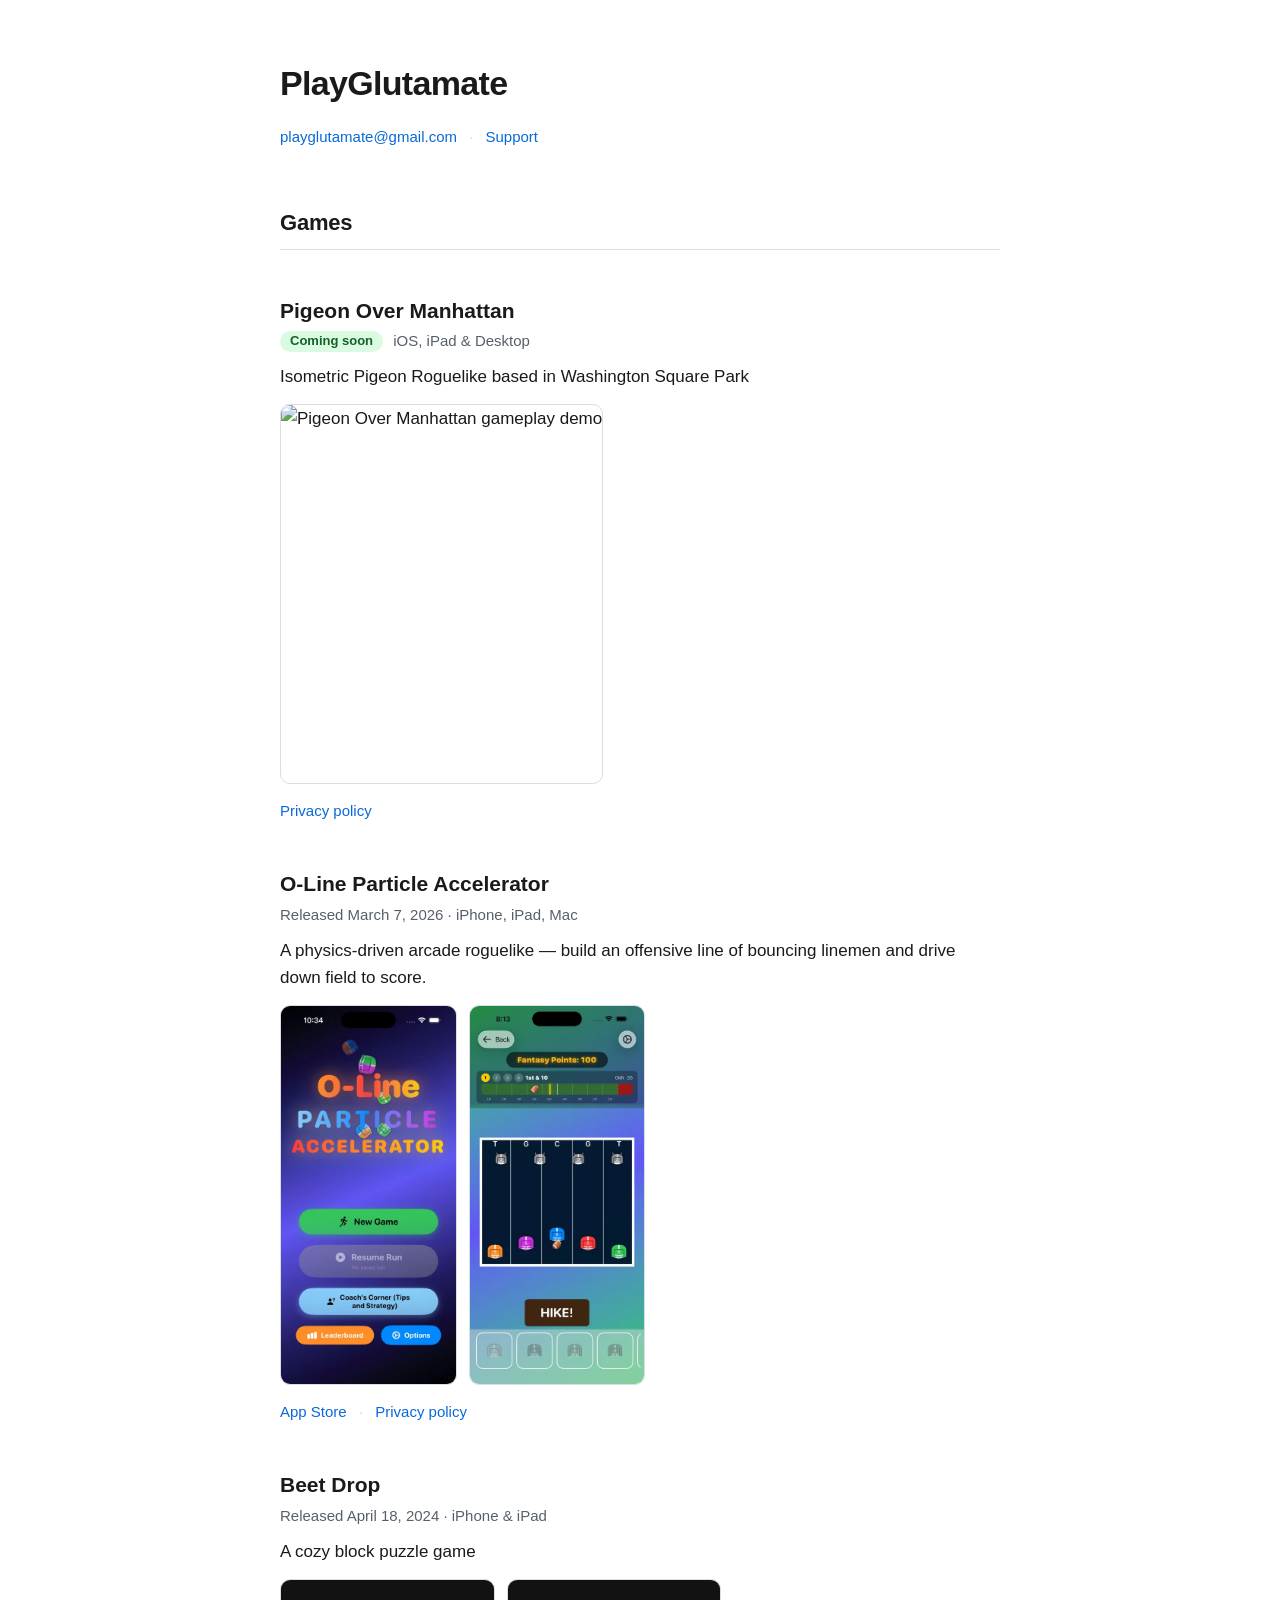
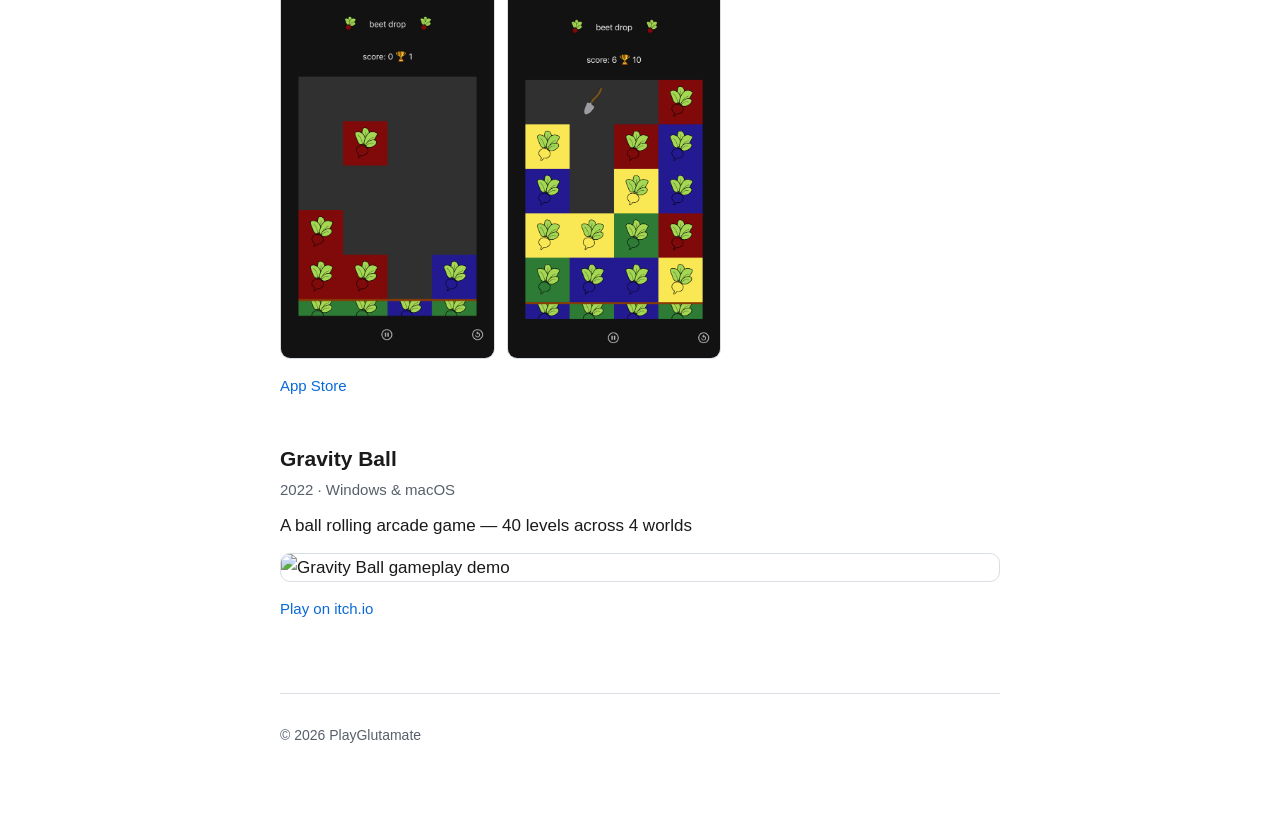
==== home.html @ 6df4e91b "Add games landing page with demos and Pigeon Over Manhattan privacy policy - home.html: showcase of " ====
<!DOCTYPE html>
<html lang="en">
<head>
    <meta charset="UTF-8">
    <meta name="viewport" content="width=device-width, initial-scale=1.0">
    <title>PlayGlutamate — Games</title>
    <style>
        * { box-sizing: border-box; }
        body {
            margin: 0;
            padding: 0 24px;
            background: #fff;
            color: #1a1a1a;
            font-family: -apple-system, BlinkMacSystemFont, "Segoe UI", Helvetica, Arial, sans-serif;
            font-size: 17px;
            line-height: 1.6;
        }
        .container {
            max-width: 720px;
            margin: 0 auto;
            padding: 56px 0 72px;
        }
        a { color: #0969da; text-decoration: none; }
        a:hover { text-decoration: underline; }
        header h1 {
            margin: 0;
            font-size: 34px;
            font-weight: 700;
            letter-spacing: -0.02em;
        }
        header .subtitle {
            margin: 4px 0 12px;
            color: #57606a;
            font-size: 19px;
        }
        header .links {
            font-size: 15px;
        }
        header .links span { color: #d0d7de; margin: 0 8px; }
        .section-title {
            margin: 56px 0 0;
            font-size: 22px;
            font-weight: 700;
            letter-spacing: -0.01em;
            border-bottom: 1px solid #d8dee4;
            padding-bottom: 8px;
        }
        .game {
            margin-top: 44px;
        }
        .game h3 {
            margin: 0;
            font-size: 21px;
            font-weight: 650;
        }
        .game .meta {
            margin: 2px 0 10px;
            color: #57606a;
            font-size: 15px;
        }
        .game .meta .badge {
            display: inline-block;
            background: #dafbe1;
            color: #116329;
            border-radius: 999px;
            padding: 0 10px;
            font-size: 13px;
            font-weight: 600;
            margin-right: 6px;
            vertical-align: 1px;
        }
        .game p.blurb {
            margin: 0 0 14px;
        }
        .media {
            display: flex;
            gap: 12px;
            flex-wrap: wrap;
            align-items: flex-start;
            margin: 0 0 12px;
        }
        .media img, .media video {
            border-radius: 10px;
            border: 1px solid #d8dee4;
            max-width: 100%;
        }
        .media .portrait { height: 380px; width: auto; }
        .media .wide { width: 100%; height: auto; }
        .game .actions { font-size: 15px; }
        .game .actions span { color: #d0d7de; margin: 0 8px; }
        footer {
            margin-top: 72px;
            padding-top: 16px;
            border-top: 1px solid #d8dee4;
            color: #57606a;
            font-size: 14px;
        }
        @media (max-width: 600px) {
            .media .portrait { height: 300px; }
        }
    </style>
</head>
<body>
    <div class="container">
        <header>
            <h1>PlayGlutamate</h1>
            <p class="links">
                <a href="mailto:playglutamate@gmail.com">playglutamate@gmail.com</a>
                <span>·</span>
                <a href="support.html">Support</a>
            </p>
        </header>

        <h2 class="section-title">Games</h2>

        <section class="game">
            <h3>Pigeon Over Manhattan</h3>
            <p class="meta"><span class="badge">Coming soon</span> iOS, iPad &amp; Desktop</p>
            <p class="blurb">Isometric Pigeon Roguelike based in Washington Square Park</p>
            <div class="media">
                <img class="portrait" src="assets/pigeon-demo.gif" alt="Pigeon Over Manhattan gameplay demo">
            </div>
            <p class="actions">
                <a href="pigeon-privacy.html">Privacy policy</a>
            </p>
        </section>

        <section class="game">
            <h3>O-Line Particle Accelerator</h3>
            <p class="meta">Released March 7, 2026 · iPhone, iPad, Mac</p>
            <p class="blurb">A physics-driven arcade roguelike — build an offensive line of bouncing linemen and drive down field to score.</p>
            <div class="media">
                <img class="portrait" src="assets/oline-1.webp" alt="O-Line Particle Accelerator gameplay screenshot">
                <img class="portrait" src="assets/oline-2.webp" alt="O-Line Particle Accelerator gameplay screenshot">
            </div>
            <p class="actions">
                <a href="https://apps.apple.com/us/app/o-line-particle-accelerator/id6759182307">App Store</a>
                <span>·</span>
                <a href="index.html">Privacy policy</a>
            </p>
        </section>

        <section class="game">
            <h3>Beet Drop</h3>
            <p class="meta">Released April 18, 2024 · iPhone &amp; iPad</p>
            <p class="blurb">A cozy block puzzle game</p>
            <div class="media">
                <img class="portrait" src="assets/beetdrop-1.png" alt="Beet Drop gameplay screenshot">
                <img class="portrait" src="assets/beetdrop-2.png" alt="Beet Drop gameplay screenshot">
            </div>
            <p class="actions">
                <a href="https://apps.apple.com/us/app/beet-drop-block-puzzle-game/id6482661293">App Store</a>
            </p>
        </section>

        <section class="game">
            <h3>Gravity Ball</h3>
            <p class="meta">2022 · Windows &amp; macOS</p>
            <p class="blurb">A ball rolling arcade game — 40 levels across 4 worlds</p>
            <div class="media">
                <img class="wide" src="assets/gravityball-demo.gif" alt="Gravity Ball gameplay demo">
            </div>
            <p class="actions">
                <a href="https://mgrange.itch.io/gravity-ball">Play on itch.io</a>
            </p>
        </section>

        <footer>
            <p>&copy; 2026 PlayGlutamate</p>
        </footer>
    </div>
</body>
</html>
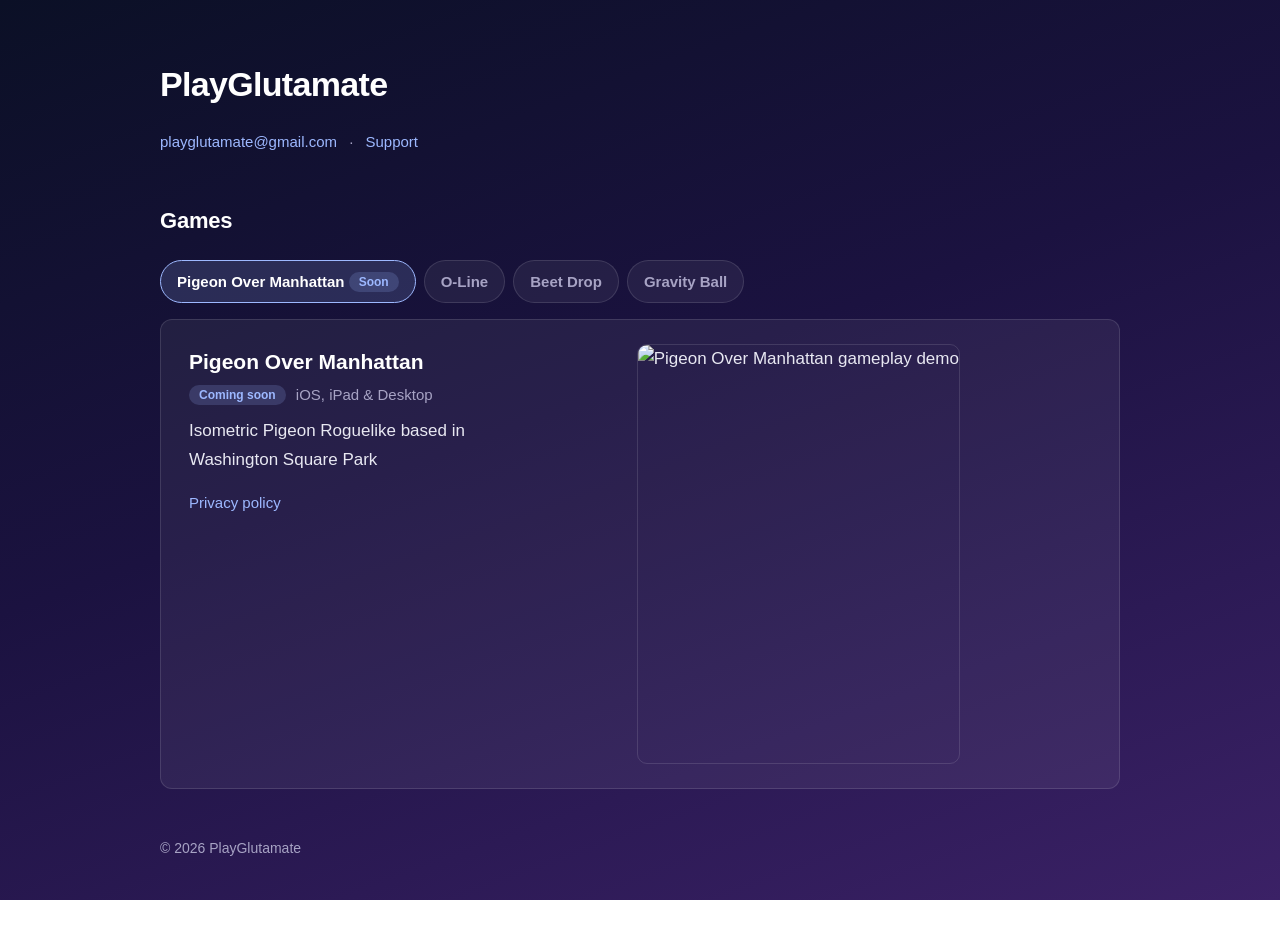
==== commit 3a3077fc: "Apply night mode to all pages, tabbed landing layout, trim pigeon demo - New shared style.css with t" ====
--- a/home.html
+++ b/home.html
@@ -4,103 +4,9 @@
     <meta charset="UTF-8">
     <meta name="viewport" content="width=device-width, initial-scale=1.0">
     <title>PlayGlutamate — Games</title>
-    <style>
-        * { box-sizing: border-box; }
-        body {
-            margin: 0;
-            padding: 0 24px;
-            background: #fff;
-            color: #1a1a1a;
-            font-family: -apple-system, BlinkMacSystemFont, "Segoe UI", Helvetica, Arial, sans-serif;
-            font-size: 17px;
-            line-height: 1.6;
-        }
-        .container {
-            max-width: 720px;
-            margin: 0 auto;
-            padding: 56px 0 72px;
-        }
-        a { color: #0969da; text-decoration: none; }
-        a:hover { text-decoration: underline; }
-        header h1 {
-            margin: 0;
-            font-size: 34px;
-            font-weight: 700;
-            letter-spacing: -0.02em;
-        }
-        header .subtitle {
-            margin: 4px 0 12px;
-            color: #57606a;
-            font-size: 19px;
-        }
-        header .links {
-            font-size: 15px;
-        }
-        header .links span { color: #d0d7de; margin: 0 8px; }
-        .section-title {
-            margin: 56px 0 0;
-            font-size: 22px;
-            font-weight: 700;
-            letter-spacing: -0.01em;
-            border-bottom: 1px solid #d8dee4;
-            padding-bottom: 8px;
-        }
-        .game {
-            margin-top: 44px;
-        }
-        .game h3 {
-            margin: 0;
-            font-size: 21px;
-            font-weight: 650;
-        }
-        .game .meta {
-            margin: 2px 0 10px;
-            color: #57606a;
-            font-size: 15px;
-        }
-        .game .meta .badge {
-            display: inline-block;
-            background: #dafbe1;
-            color: #116329;
-            border-radius: 999px;
-            padding: 0 10px;
-            font-size: 13px;
-            font-weight: 600;
-            margin-right: 6px;
-            vertical-align: 1px;
-        }
-        .game p.blurb {
-            margin: 0 0 14px;
-        }
-        .media {
-            display: flex;
-            gap: 12px;
-            flex-wrap: wrap;
-            align-items: flex-start;
-            margin: 0 0 12px;
-        }
-        .media img, .media video {
-            border-radius: 10px;
-            border: 1px solid #d8dee4;
-            max-width: 100%;
-        }
-        .media .portrait { height: 380px; width: auto; }
-        .media .wide { width: 100%; height: auto; }
-        .game .actions { font-size: 15px; }
-        .game .actions span { color: #d0d7de; margin: 0 8px; }
-        footer {
-            margin-top: 72px;
-            padding-top: 16px;
-            border-top: 1px solid #d8dee4;
-            color: #57606a;
-            font-size: 14px;
-        }
-        @media (max-width: 600px) {
-            .media .portrait { height: 300px; }
-        }
-    </style>
+    <link rel="stylesheet" href="style.css">
 </head>
-<body>
+<body class="home">
     <div class="container">
         <header>
             <h1>PlayGlutamate</h1>
@@ -113,61 +19,93 @@
 
         <h2 class="section-title">Games</h2>
 
-        <section class="game">
-            <h3>Pigeon Over Manhattan</h3>
-            <p class="meta"><span class="badge">Coming soon</span> iOS, iPad &amp; Desktop</p>
-            <p class="blurb">Isometric Pigeon Roguelike based in Washington Square Park</p>
+        <div class="tabs" role="tablist" aria-label="Games">
+            <button class="tab" role="tab" aria-selected="true" aria-controls="pigeon" data-panel="pigeon">
+                Pigeon Over Manhattan <span class="badge">Soon</span>
+            </button>
+            <button class="tab" role="tab" aria-selected="false" aria-controls="oline" data-panel="oline">O-Line</button>
+            <button class="tab" role="tab" aria-selected="false" aria-controls="beetdrop" data-panel="beetdrop">Beet Drop</button>
+            <button class="tab" role="tab" aria-selected="false" aria-controls="gravityball" data-panel="gravityball">Gravity Ball</button>
+        </div>
+
+        <section class="panel is-active" id="pigeon" role="tabpanel">
+            <div class="details">
+                <h3>Pigeon Over Manhattan</h3>
+                <p class="meta"><span class="badge">Coming soon</span> iOS, iPad &amp; Desktop</p>
+                <p class="blurb">Isometric Pigeon Roguelike based in Washington Square Park</p>
+                <p class="actions">
+                    <a href="pigeon-privacy.html">Privacy policy</a>
+                </p>
+            </div>
             <div class="media">
                 <img class="portrait" src="assets/pigeon-demo.gif" alt="Pigeon Over Manhattan gameplay demo">
             </div>
-            <p class="actions">
-                <a href="pigeon-privacy.html">Privacy policy</a>
-            </p>
         </section>
 
-        <section class="game">
-            <h3>O-Line Particle Accelerator</h3>
-            <p class="meta">Released March 7, 2026 · iPhone, iPad, Mac</p>
-            <p class="blurb">A physics-driven arcade roguelike — build an offensive line of bouncing linemen and drive down field to score.</p>
+        <section class="panel" id="oline" role="tabpanel">
+            <div class="details">
+                <h3>O-Line Particle Accelerator</h3>
+                <p class="meta">Released March 7, 2026 · iPhone, iPad, Mac</p>
+                <p class="blurb">A physics-driven arcade roguelike — build an offensive line of bouncing linemen and drive down field to score.</p>
+                <p class="actions">
+                    <a href="https://apps.apple.com/us/app/o-line-particle-accelerator/id6759182307">App Store</a>
+                    <span>·</span>
+                    <a href="index.html">Privacy policy</a>
+                </p>
+            </div>
             <div class="media">
                 <img class="portrait" src="assets/oline-1.webp" alt="O-Line Particle Accelerator gameplay screenshot">
                 <img class="portrait" src="assets/oline-2.webp" alt="O-Line Particle Accelerator gameplay screenshot">
             </div>
-            <p class="actions">
-                <a href="https://apps.apple.com/us/app/o-line-particle-accelerator/id6759182307">App Store</a>
-                <span>·</span>
-                <a href="index.html">Privacy policy</a>
-            </p>
         </section>
 
-        <section class="game">
-            <h3>Beet Drop</h3>
-            <p class="meta">Released April 18, 2024 · iPhone &amp; iPad</p>
-            <p class="blurb">A cozy block puzzle game</p>
+        <section class="panel" id="beetdrop" role="tabpanel">
+            <div class="details">
+                <h3>Beet Drop</h3>
+                <p class="meta">Released April 18, 2024 · iPhone &amp; iPad</p>
+                <p class="blurb">A cozy block puzzle game</p>
+                <p class="actions">
+                    <a href="https://apps.apple.com/us/app/beet-drop-block-puzzle-game/id6482661293">App Store</a>
+                </p>
+            </div>
             <div class="media">
                 <img class="portrait" src="assets/beetdrop-1.png" alt="Beet Drop gameplay screenshot">
                 <img class="portrait" src="assets/beetdrop-2.png" alt="Beet Drop gameplay screenshot">
             </div>
-            <p class="actions">
-                <a href="https://apps.apple.com/us/app/beet-drop-block-puzzle-game/id6482661293">App Store</a>
-            </p>
         </section>
 
-        <section class="game">
-            <h3>Gravity Ball</h3>
-            <p class="meta">2022 · Windows &amp; macOS</p>
-            <p class="blurb">A ball rolling arcade game — 40 levels across 4 worlds</p>
+        <section class="panel" id="gravityball" role="tabpanel">
+            <div class="details">
+                <h3>Gravity Ball</h3>
+                <p class="meta">2022 · Windows &amp; macOS</p>
+                <p class="blurb">A ball rolling arcade game — 40 levels across 4 worlds</p>
+                <p class="actions">
+                    <a href="https://mgrange.itch.io/gravity-ball">Play on itch.io</a>
+                </p>
+            </div>
             <div class="media">
                 <img class="wide" src="assets/gravityball-demo.gif" alt="Gravity Ball gameplay demo">
             </div>
-            <p class="actions">
-                <a href="https://mgrange.itch.io/gravity-ball">Play on itch.io</a>
-            </p>
         </section>
 
         <footer>
             <p>&copy; 2026 PlayGlutamate</p>
         </footer>
     </div>
+
+    <script>
+        const tabs = document.querySelectorAll('.tab');
+        const panels = document.querySelectorAll('.panel');
+        function select(id) {
+            tabs.forEach(t => t.setAttribute('aria-selected', String(t.dataset.panel === id)));
+            panels.forEach(p => p.classList.toggle('is-active', p.id === id));
+        }
+        tabs.forEach(t => t.addEventListener('click', () => {
+            select(t.dataset.panel);
+            history.replaceState(null, '', '#' + t.dataset.panel);
+        }));
+        const initial = location.hash.slice(1);
+        if (document.getElementById(initial)) select(initial);
+    </script>
 </body>
 </html>
--- a/style.css
+++ b/style.css
@@ -0,0 +1,146 @@
+:root {
+    --bg-gradient: linear-gradient(160deg, #0b1026 0%, #1b1240 45%, #2c1a55 75%, #3b2166 100%);
+    --text: #e8e8f2;
+    --text-muted: #a7a3c4;
+    --link: #9db8ff;
+    --card-bg: rgba(255, 255, 255, 0.06);
+    --card-border: rgba(255, 255, 255, 0.12);
+    --radius: 12px;
+}
+
+* { box-sizing: border-box; }
+html { min-height: 100%; }
+body {
+    margin: 0;
+    padding: 0 24px;
+    min-height: 100vh;
+    background: var(--bg-gradient) fixed;
+    color: var(--text);
+    font-family: -apple-system, BlinkMacSystemFont, "Segoe UI", Helvetica, Arial, sans-serif;
+    font-size: 17px;
+    line-height: 1.7;
+}
+.container {
+    max-width: 680px;
+    margin: 0 auto;
+    padding: 56px 0 72px;
+}
+a { color: var(--link); text-decoration: none; }
+a:hover { text-decoration: underline; }
+h1 {
+    margin: 0 0 24px;
+    font-size: 32px;
+    font-weight: 700;
+    letter-spacing: -0.02em;
+    color: #ffffff;
+}
+main, .card {
+    background: var(--card-bg);
+    border: 1px solid var(--card-border);
+    border-radius: var(--radius);
+    padding: 24px 28px;
+}
+footer {
+    margin-top: 48px;
+    color: var(--text-muted);
+    font-size: 14px;
+}
+.badge {
+    display: inline-block;
+    background: rgba(157, 184, 255, 0.18);
+    color: var(--link);
+    border-radius: 999px;
+    padding: 0 10px;
+    font-size: 12px;
+    font-weight: 600;
+    vertical-align: 1px;
+}
+
+/* ---- Landing page (home.html) ---- */
+body.home .container { max-width: 960px; }
+body.home header h1 { margin: 0; font-size: 34px; }
+body.home header .links { font-size: 15px; }
+body.home header .links span { color: var(--text-muted); margin: 0 8px; }
+.section-title {
+    margin: 48px 0 0;
+    font-size: 22px;
+    font-weight: 700;
+    letter-spacing: -0.01em;
+    color: #ffffff;
+}
+
+/* Tab strip */
+.tabs {
+    display: flex;
+    flex-wrap: wrap;
+    gap: 8px;
+    margin: 20px 0 16px;
+}
+.tab {
+    font: inherit;
+    font-size: 15px;
+    font-weight: 600;
+    cursor: pointer;
+    color: var(--text-muted);
+    background: var(--card-bg);
+    border: 1px solid var(--card-border);
+    border-radius: 999px;
+    padding: 8px 16px;
+}
+.tab:hover { color: var(--text); }
+.tab[aria-selected="true"] {
+    color: #ffffff;
+    background: rgba(157, 184, 255, 0.16);
+    border-color: var(--link);
+}
+
+/* Panels: glass card, details left / media right on desktop */
+.panel { display: none; }
+.panel.is-active {
+    display: grid;
+    grid-template-columns: minmax(240px, 1fr) 2fr;
+    gap: 24px;
+    align-items: start;
+    background: var(--card-bg);
+    border: 1px solid var(--card-border);
+    border-radius: var(--radius);
+    padding: 24px 28px;
+}
+.panel .details h3 {
+    margin: 0;
+    font-size: 21px;
+    font-weight: 650;
+    color: #ffffff;
+}
+.panel .details .meta {
+    margin: 2px 0 10px;
+    color: var(--text-muted);
+    font-size: 15px;
+}
+.panel .details .meta .badge { margin-right: 6px; }
+.panel .details .blurb { margin: 0 0 14px; }
+.panel .details .actions { font-size: 15px; }
+.panel .details .actions span { color: var(--text-muted); margin: 0 8px; }
+
+.media {
+    display: flex;
+    gap: 12px;
+    flex-wrap: wrap;
+    justify-content: center;
+    min-width: 0;
+}
+.media img, .media video {
+    border-radius: 10px;
+    border: 1px solid var(--card-border);
+    max-width: 100%;
+}
+.media .portrait { height: 420px; width: auto; max-height: 70vh; }
+.media .wide { width: 100%; height: auto; }
+
+/* Mobile: single column, demo on top */
+@media (max-width: 720px) {
+    .panel.is-active { grid-template-columns: 1fr; }
+    .media { order: -1; }
+    .media .portrait { height: auto; width: calc(50% - 6px); max-height: none; }
+    .media .portrait:only-child { width: auto; max-width: 100%; max-height: 60vh; }
+}
